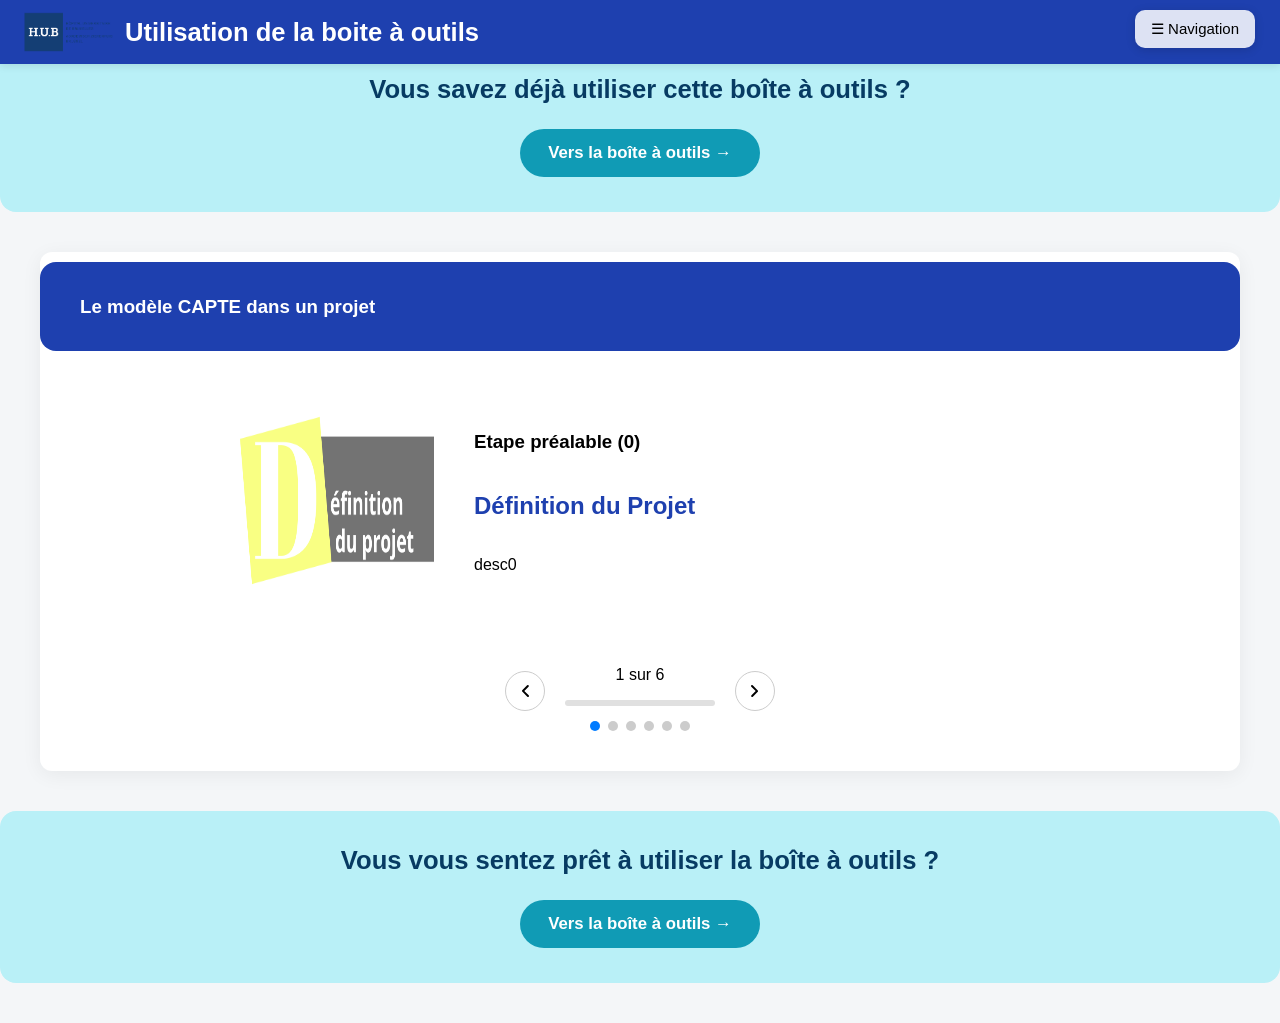
==== index.html @ 0ad0c7ae "Update index.html" ====
<!DOCTYPE html>
<html lang="fr">
<head>
    <meta charset="UTF-8">
    <meta name="viewport" content="width=device-width, initial-scale=1.0">

    <title>Tutoriel utilisateur pour la boite à outils</title>

    <!-- Ref CSS -->
    <link rel="stylesheet" href="css/global.css">
</head>

<body>
    <!-- Floating navigation -->
    <nav class="floating-nav">

        <button class="nav-toggle" onclick="toggleMenu()">
            ☰ Navigation
        </button>

        <div class="nav-menu" id="navMenu">
            <a href="">Tutoriel</a>
            <a href="interactive_toolbox/">Boite à outils</a>
        </div>

    </nav>

    <nav class="navbar">
        <div class="navbar-content">
            <img
                src="images/hub.png"
                alt="Logo"
                class="app-logo"
            />

            <span class="app-name">
                Utilisation de la boite à outils
            </span>
        </div>
    </nav>
    
    <!-- Go towards Toolbox if functioning is already known -->
    <nav class="option_banner">
        <h3>Vous savez déjà utiliser cette boîte à outils ?</h3>

        <a href="interactive_toolbox/" class="go-button">
            Vers la boîte à outils →
        </a>
    </nav>

    <div class="page-wrapper">

        <main>
            <!-- Tutorial on how to use the toolbox -->

            <!-- CAPTE section -->
             <nav class=title_banner>
                <h3>Le modèle CAPTE dans un projet</h3>
            </nav>
            <!-- Carousel on CAPTE method -->
            <div class="carousel">
                <div class="carousel_carouselWrapper__rkHEW">
                    <div class="carousel_carouselItemWrapper__EPKIt" style="transition: 0.3s; transform: translateX(0px);">
                        
                        <!-- Section 0 -->
                        <div class="carouselItem_carouselItem__uF46n">
                            <div class="text-image ">
                                <img alt="" loading="lazy" width="194" height="199" decoding="async" data-nimg="1" src="images/definition_projet.png" style="color: transparent;">
                                <div class="text-content">
                                    <h3>Etape préalable (0)</h3>
                                    <h2>Définition du Projet</h2>
                                    <p><span>desc0</span></p>
                                </div>
                            </div>
                        </div>

                        <!-- Section 1 -->
                        <div class="carouselItem_carouselItem__uF46n">
                            <div class="text-image ">
                                <img alt="" loading="lazy" width="194" height="199" decoding="async" data-nimg="1" src="images/comprendre.png" style="color: transparent;">
                                <div class="text-content">
                                    <h3>Première Etape (1)</h3>
                                    <h2>Comprendre</h2>
                                    <p><span>desc1</span></p>
                                </div>
                            </div>
                        </div>

                        <!-- Section 2 -->
                        <div class="carouselItem_carouselItem__uF46n">
                            <div class="text-image ">
                                <img alt="" loading="lazy" width="194" height="199" decoding="async" data-nimg="1" src="images/adherer.png" style="color: transparent;">
                                <div class="text-content">
                                    <h3>Seconde Etape (2)</h3>
                                    <h2>Adhérer</h2>
                                    <p><span>desc2</span></p>
                                </div>
                            </div>
                        </div>

                        <!-- Section 3 -->
                        <div class="carouselItem_carouselItem__uF46n">
                            <div class="text-image ">
                                <img alt="" loading="lazy" width="194" height="199" decoding="async" data-nimg="1" src="images/participer.png" style="color: transparent;">
                                <div class="text-content">
                                    <h3>Troisième Etape (3)</h3>
                                    <h2>Participer</h2>
                                    <p><span>desc3</span></p>
                                </div>
                            </div>
                        </div>

                        <!-- Section 4 -->
                        <div class="carouselItem_carouselItem__uF46n">
                            <div class="text-image ">
                                <img alt="" loading="lazy" width="194" height="199" decoding="async" data-nimg="1" src="images/transferer.png" style="color: transparent;">
                                <div class="text-content">
                                    <h3>Quatrième Etape (4)</h3>
                                    <h2>Transférer</h2>
                                    <p><span>desc4</span></p>
                                </div>
                            </div>
                        </div>

                        <!-- Section 5 -->
                        <div class="carouselItem_carouselItem__uF46n">
                            <div class="text-image ">
                                <img alt="" loading="lazy" width="194" height="199" decoding="async" data-nimg="1" src="images/evoluer.png" style="color: transparent;">
                                <div class="text-content">
                                    <h3>Cinquième Etape (5)</h3>
                                    <h2>Evoluer</h2>
                                    <p><span>desc5</span></p>
                                </div>
                            </div>
                        </div>

                    </div>
                </div>
            </div>
            <div>
                <div class="caret-wrapper carousel_caretWrapper__Hb21n">
                    <button class="caret caret-left carousel_caret__psJO9" style="transform: rotate(90deg);">
                        <svg aria-hidden="true" fill="currentColor" focusable="false" xmlns="http://www.w3.org/2000/svg" viewBox="0 0 7 5" class="block-flashcards-slider-arrow-icon block-flashcards-slider-arrow-icon--next">
                            <path d="M3.104 3.896a.5.5 0 0 0 .707 0l2.543-2.542a.5.5 0 0 0-.708-.708L3.473 2.851 1.353.73a.5.5 0 1 0-.707.707l2.458 2.458Z"></path>
                        </svg>
                    </button>
                    <div class="progress undefined">
                        <div class="line-wrapper carousel_lineWrapper__RP4Yk">
                            <p>1 sur 6</p>
                            <div class="progress-line carousel_progress__F5zal">
                                <div style="height: 100%; background-color: var(--primary-color); width: 16.6%; transition: width 0.3s;"></div>
                            </div>
                        </div>
                        <div class="bubble-wrapper carousel_bubbleWrapper__4e78Z">
                            <div class="carousel_bubble__h_edT carousel_currentBubble__r81YZ"></div>
                            <div class="carousel_bubble__h_edT"></div>
                            <div class="carousel_bubble__h_edT"></div>
                            <div class="carousel_bubble__h_edT"></div>
                            <div class="carousel_bubble__h_edT"></div>
                            <div class="carousel_bubble__h_edT"></div>
                        </div>
                    </div>
                    <button class="caret caret-right carousel_caret__psJO9" style="transform: rotate(-90deg);">
                        <svg aria-hidden="true" fill="currentColor" focusable="false" xmlns="http://www.w3.org/2000/svg" viewBox="0 0 7 5" class="block-flashcards-slider-arrow-icon block-flashcards-slider-arrow-icon--next">
                            <path d="M3.104 3.896a.5.5 0 0 0 .707 0l2.543-2.542a.5.5 0 0 0-.708-.708L3.473 2.851 1.353.73a.5.5 0 1 0-.707.707l2.458 2.458Z"></path>
                        </svg>
                    </button>
                </div>
            </div>
    </div>


    </main>

    <!-- Go towards Toolbox if functioning is understood -->
    <nav class="option_banner">
        <h3>Vous vous sentez prêt à utiliser la boîte à outils ?</h3>

        <a href="interactive_toolbox/" class="go-button">
            Vers la boîte à outils →
        </a>
    </nav>

    

    <!-- Ref JavaScript -->
    <script src="js/toolbox.js"></script>

</body>
</html>
---- css/global.css ----
/* =========================
   Body
   ========================= */

/* Overall page background */
body {
    background-color: #f4f6f8; /* Soft grey/off-white background */
    margin: 0;
    font-family: Arial, sans-serif;
}

/* Centered content container */
.page-wrapper {
    max-width: 1200px;         /* Controls how wide your content area can get */
    margin: 40px auto;         /* Centers the container horizontally with top/bottom spacing */
    background-color: #ffffff; /* Crisp white background for your actual content */
    border-radius: 12px;       /* Softly rounds the corners */
    box-shadow: 0 4px 20px rgba(0, 0, 0, 0.06); /* Subtle shadow to lift it off the background */
    padding: 40px;             /* Internal padding so content doesn't touch the edges */
    padding-top: 0;
    padding-left: 0;
    padding-right: 0;
    overflow: hidden;
    box-sizing: border-box;
}

/* Responsive adjustment for smaller screens */
@media (max-width: 1240px) {
    .page-wrapper {
        margin: 20px;          /* Adds breathing room on smaller screens */
        padding: 20px;
    }
}


/* =========================
   Tags
   ========================= */

.tag {
    display: inline-block;
    padding: 6px 12px;
    margin: 6px;
    border-radius: 20px;
    background-color: #e2e8f0;
    color: #1e293b;
    cursor: pointer;
    transition: 0.2s;
    font-size: 0.95rem;
}

.tag:hover {
    background-color: #cbd5e1;
}

.tag.selected {
    background-color: #3b82f6;
    color: white;
}


/* =========================
   Filters
   ========================= */

.filters,
.selected-filters {
    margin: 16px 0;
}


/* =========================
   Table
   ========================= */

table {
    width: 100%;
    border-collapse: collapse;
    margin-top: 20px;
    background: white;
    border-radius: 8px;
    overflow: hidden;
    box-shadow: 0 2px 6px rgba(0, 0, 0, 0.1);
}

th,
td {
    padding: 12px;
    text-align: left;
    border-bottom: 1px solid #e2e8f0;
}

th {
    background: #f1f5f9;
    color: #334155;
}

#resultsTable tbody tr {
    cursor: pointer;
}

#resultsTable tbody tr:hover {
    background-color: #e0e0e0;
}


/* =========================
   Titles
   ========================= */

h2 {
    color: #1e40af;
}


/* =========================
   Navigation bar
   ========================= */

.navbar {
    position: fixed;
    top: 0;
    left: 0;
    width: 100%;

    box-sizing: border-box;

    background-color: #1e40af;
    color: white;
    padding: 12px 24px;

    box-shadow: 0 2px 8px rgba(0, 0, 0, 0.1);
    z-index: 1000;
}

.navbar-content {
    display: flex;
    align-items: center;
    justify-content: flex-start;
}

.app-logo {
    height: 40px;
    margin-right: 12px;
}

.app-name {
    font-size: 1.6rem;
    font-weight: bold;
}

/* =========================
   Floating navigation
   ========================= */

.floating-nav {
    position: fixed;
    top: 10px;
    right: 25px;

    z-index: 2000;

    background-color: rgba(255, 255, 255, 0.85);
    backdrop-filter: blur(8px);

    border-radius: 10px;

    box-shadow: 0 2px 10px rgba(0, 0, 0, 0.15);
}

/* Main navigation button */

.nav-toggle {
    border: none;
    background: transparent;

    padding: 10px 16px;

    font-size: 15px;
    font-weight: 500;

    cursor: pointer;

    border-radius: 10px;
}

.nav-toggle:hover {
    background-color: rgba(0, 0, 0, 0.08);
}


/* Dropdown menu */

.nav-menu {
    display: none;

    flex-direction: column;

    min-width: 140px;

    padding: 5px;
}


/* Show menu */

.nav-menu.show {
    display: flex;
}


/* Links */

.nav-menu a {
    padding: 10px 12px;

    color: #333;
    text-decoration: none;

    border-radius: 6px;
}

.nav-menu a:hover {
    background-color: rgba(0, 0, 0, 0.08);
}


/* =========================
   Toolbox shortcut banner
   ========================= */

.option_banner {
    background-color: #b9f0f7;
    border-radius: 16px;

    padding: 35px 20px;
    margin: 40px auto;

    text-align: center;
}

.title_banner {
    color:#ffffff;
    background-color: #1e40af;
    border-radius: 16px;

    padding: 15px 15px;
    padding-left: 40px;
    margin: 10px auto;

    text-align: start;
}

/* Question */

.option_banner h3 {
    margin: 0 0 25px 0;

    color: #073b63;
    font-size: 1.6rem;
    font-weight: 600;
}

.option_banner .go-button {
    display: inline-block ; 
    background: #109bb5 ;
    color: white ;
    padding: 14px 28px ;
    border-radius: 30px ;
    text-decoration: none ;
    font-size: 1.05rem ;
    font-weight: 600 ;
}


/* Button */

.go-button {
    display: inline-block;

    padding: 14px 28px;

    background-color: #109bb5;
    color: white;

    border-radius: 30px;

    text-decoration: none;

    font-size: 1.05rem;
    font-weight: 600;

    transition:
        background-color 0.2s ease,
        transform 0.2s ease,
        box-shadow 0.2s ease;
}


/* Hover */

.go-button:hover {
    background-color: #087f96;

    transform: translateY(-2px);

    box-shadow: 0 5px 12px rgba(0, 0, 0, 0.15);
}

/* =========================
   Page created or not
   ========================= */

.fini-oui {
    background-color: #d9f2d9;
}

.fini-non {
    background-color: #f8d7da;
}

/* Décale le contenu sous la .navbar fixe (≈ 64px de haut) */
.fiche {
    margin-top: 30px;
}
 
.fiche dl {
    margin: 0;
}
 
.fiche-row {
    display: flex;
    gap: 18px;
    margin-bottom: 44px;
}
 
.fiche-label {
    flex: 0 0 auto;
    font-weight: 700;
}
 
.fiche-value {
    margin: 0;
}
 
/* Lines for image or video */
.fiche-value.media {
    min-height: 80px;
}
 
.fiche-value img,
.fiche-value video,
.fiche-value iframe {
    display: block;
    max-width: 100%;
    margin-top: 10px;
}
 
.fiche-links a {
    display: block;
    color: inherit;
}
 

/* Carousel Container & Background */
.carousel-background, .carousel_background__Cd5Ek {
    display: block;
    width: 100%;
    background-color: #f9f9f9; /* Adjust background color as needed */
    position: relative;
}

.carousel {
    position: relative;
    overflow: hidden;
    padding: 40px 20px;
    max-width: 1200px;
    margin: 0 auto;
}

.carousel_carouselWrapper__rkHEW {
    overflow: hidden;
    width: 100%;
    position: relative;
}

.carousel_carouselItemWrapper__EPKIt {
    display: flex;
    transition: transform 0.3s ease-in-out;
}

.carouselItem_carouselItem__uF46n {
    min-width: 100%;
    flex: 0 0 100%;
    box-sizing: border-box;
}

.text-image {
    display: flex;
    align-items: center;
    gap: 40px;
    max-width: 800px;
    margin: 0 auto;
}

.text-content {
    display: flex;
    flex-direction: column;
}

/* Carets & Navigation Controls */
.carousel_caretWrapper__Hb21n {
    display: flex;
    align-items: center;
    justify-content: center;
    gap: 20px;
    margin-top: 10px;
}

.carousel_caret__psJO9 {
    background: none;
    border: 1px solid #ccc;
    border-radius: 50%;
    width: 40px;
    height: 40px;
    display: flex;
    align-items: center;
    justify-content: center;
    cursor: pointer;
    background-color: #fff;
}

.carousel_caret__psJO9 svg {
    width: 14px;
    height: 14px;
}

/* Progress Bar & Bubbles */
.carousel_lineWrapper__RP4Yk {
    text-align: center;
    min-width: 150px;
}

.carousel_progress__F5zal {
    height: 6px;
    background-color: #e0e0e0;
    border-radius: 3px;
    overflow: hidden;
    margin-top: 8px;
}

.carousel_bubbleWrapper__4e78Z {
    display: flex;
    gap: 8px;
    justify-content: center;
    margin-top: 15px;
}

.carousel_bubble__h_edT {
    width: 10px;
    height: 10px;
    border-radius: 50%;
    background-color: #ccc;
    cursor: pointer;
    transition: background-color 0.3s;
}

.carousel_currentBubble__r81YZ {
    background-color: var(--primary-color, #007bff);
}
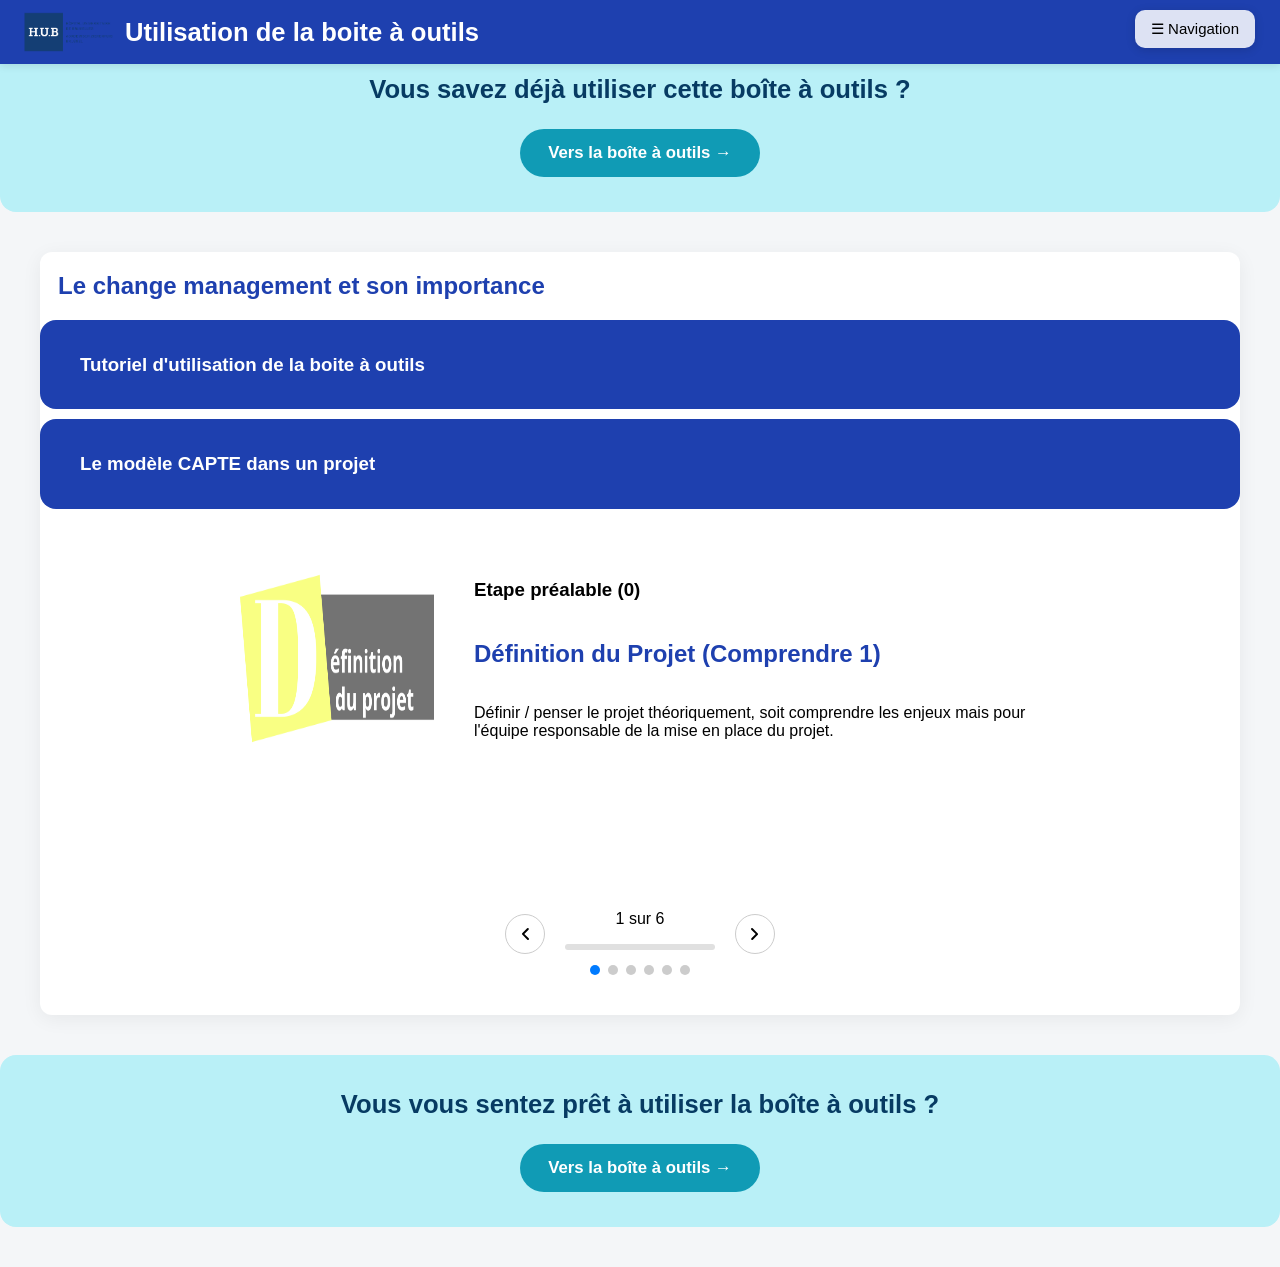
==== commit 6839cbed: "content addition" ====
--- a/index.html
+++ b/index.html
@@ -52,6 +52,14 @@
 
         <main>
             <!-- Tutorial on how to use the toolbox -->
+            <!-- Change management definition and importance section -->
+            <h2 style="margin-left: 18px;">Le change management et son importance</h2>
+            <content></content>
+
+            <!-- CAPTE section -->
+             <nav class=title_banner>
+                <h3>Tutoriel d'utilisation de la boite à outils</h3>
+            </nav>
 
             <!-- CAPTE section -->
              <nav class=title_banner>
@@ -68,8 +76,8 @@
                                 <img alt="" loading="lazy" width="194" height="199" decoding="async" data-nimg="1" src="images/definition_projet.png" style="color: transparent;">
                                 <div class="text-content">
                                     <h3>Etape préalable (0)</h3>
-                                    <h2>Définition du Projet</h2>
-                                    <p><span>desc0</span></p>
+                                    <h2>Définition du Projet (Comprendre 1)</h2>
+                                    <p><span>Définir / penser le projet théoriquement, soit comprendre les enjeux mais pour l'équipe responsable de la mise en place du projet.</span></p>
                                 </div>
                             </div>
                         </div>
@@ -80,8 +88,8 @@
                                 <img alt="" loading="lazy" width="194" height="199" decoding="async" data-nimg="1" src="images/comprendre.png" style="color: transparent;">
                                 <div class="text-content">
                                     <h3>Première Etape (1)</h3>
-                                    <h2>Comprendre</h2>
-                                    <p><span>desc1</span></p>
+                                    <h2>Comprendre (Comprendre 2)</h2>
+                                    <p><span>Tout ce qui est nécessaire pour que les concernés par le projet (les stakeholders) puissent comprendre le projet. C'est donc principalement le quoi, le pourquoi, qui sont les employés / services impactés, qui participe à la mise en place de ce projet, les attentes des managers et autres collaborateurs, les besoins de ceux-ci, les ressources nécessaires.</span></p>
                                 </div>
                             </div>
                         </div>
@@ -93,7 +101,7 @@
                                 <div class="text-content">
                                     <h3>Seconde Etape (2)</h3>
                                     <h2>Adhérer</h2>
-                                    <p><span>desc2</span></p>
+                                    <p><span>Le but de cette étape est donc de convaincre les personnes touchées par le projet afin qu'ils adhérent à la mise en place de celui-ci. La compréhension des besoins est primordiale et la psychologie peut aider lors de cette étape.</span></p>
                                 </div>
                             </div>
                         </div>
@@ -105,7 +113,7 @@
                                 <div class="text-content">
                                     <h3>Troisième Etape (3)</h3>
                                     <h2>Participer</h2>
-                                    <p><span>desc3</span></p>
+                                    <p><span>Cette étape consiste à trouver des personnes provenant du métier / terrain intéressées et qui s’impliquent dans ce changement, ceux-ci vont devenir ambassadeurs du changement et aider à convertir / motiver d’autres personnes les entourant. Elle consiste également à trouver des manières adaptées pour faire participer les parties prenantes dans le projet de manière à améliorer le projet grâce à leur expertise et connaissance métier, on peut tirer un bénéfice de la pluralité des points de vue également.</span></p>
                                 </div>
                             </div>
                         </div>
@@ -117,7 +125,7 @@
                                 <div class="text-content">
                                     <h3>Quatrième Etape (4)</h3>
                                     <h2>Transférer</h2>
-                                    <p><span>desc4</span></p>
+                                    <p><span>Lors de cette étape on commence à s'intéresser à l'après, à comment faire perdurer le projet de changement dans le temps. C'est donc documenter les changements pour que de nouveaux arrivants puissent s'intégrer dans ce nouvel environnement et c'est également la formation. Pour cela il faut toutefois avoir au préalable retirer les barrières par la sensibilisation des individus.</span></p>
                                 </div>
                             </div>
                         </div>
@@ -129,7 +137,7 @@
                                 <div class="text-content">
                                     <h3>Cinquième Etape (5)</h3>
                                     <h2>Evoluer</h2>
-                                    <p><span>desc5</span></p>
+                                    <p><span>Tous les processus qui permettent l'amélioration dans le temps de ce projet à l'avenir. La mise en place d'un réseau de communication des problèmes subsistants par feedbacks et autres manières de promouvoir l'amélioration. Ensuite, l'évaluation de la réussite du projet via des indicateurs, le remerciement et la fête des efforts réalisés et la reconnaissance des résultats du projet font également partie des tâches inclues dans cette partie.</span></p>
                                 </div>
                             </div>
                         </div>
--- a/css/global.css
+++ b/css/global.css
@@ -112,6 +112,13 @@
     color: #1e40af;
 }
 
+/* =========================
+   Content
+   ========================= */
+
+.content {
+    display: block; /* Forces this specific text onto a new line */
+}
 
 /* =========================
    Navigation bar
@@ -296,6 +303,10 @@
         box-shadow 0.2s ease;
 }
 
+.mode-btn.active {
+    background: #333;
+    color: #fff;
+}
 
 /* Hover */
 
@@ -305,6 +316,16 @@
     transform: translateY(-2px);
 
     box-shadow: 0 5px 12px rgba(0, 0, 0, 0.15);
+}
+
+/* =========================
+   Two Splitted parts - invisible table
+   ========================= */
+
+.split {
+    display: grid;
+    grid-template-columns: 1fr 1fr;   /* two equal columns */
+    gap: 20px;
 }
 
 /* =========================
@@ -330,30 +351,45 @@
  
 .fiche-row {
     display: flex;
-    gap: 18px;
-    margin-bottom: 44px;
-}
- 
+    flex-wrap: wrap;
+    align-items: center;
+    gap: 5px;
+    margin-bottom: 34px;
+    padding-left: 5px
+}
+
 .fiche-label {
     flex: 0 0 auto;
+    background-color: #ffffff;
+    border: 1px solid #7f7f7f; 
+    border-radius: 4px;        
     font-weight: 700;
+    padding: 6px 12px;         
 }
  
 .fiche-value {
     margin: 0;
+    flex: 1;             
+    padding-left: 12px;
 }
  
 /* Lines for image or video */
 .fiche-value.media {
+    flex: 1 1 100%;       
+    box-sizing: border-box;
     min-height: 80px;
+    display: block;
+    text-align: center;
 }
  
 .fiche-value img,
 .fiche-value video,
 .fiche-value iframe {
     display: block;
+    margin: 15px auto 0 auto;               
     max-width: 100%;
-    margin-top: 10px;
+    height: auto;
+    text-align: center ;
 }
  
 .fiche-links a {
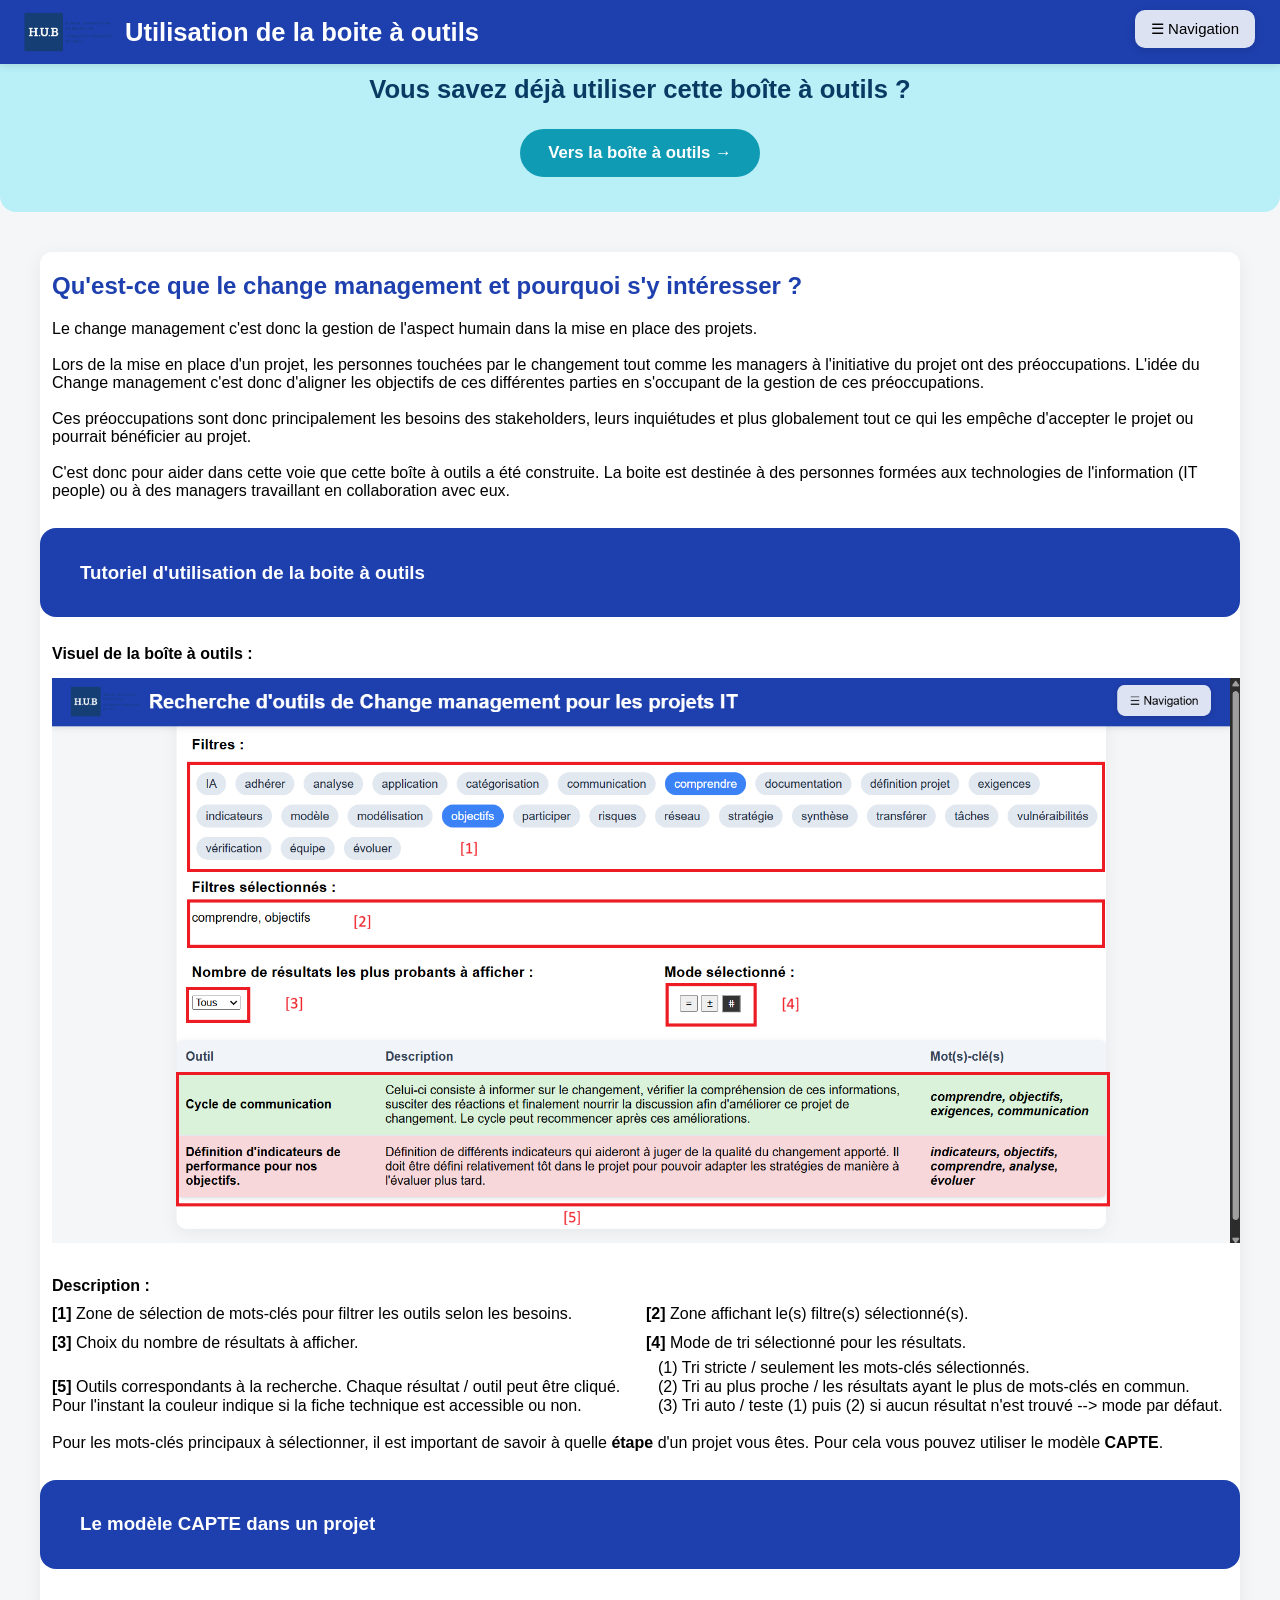
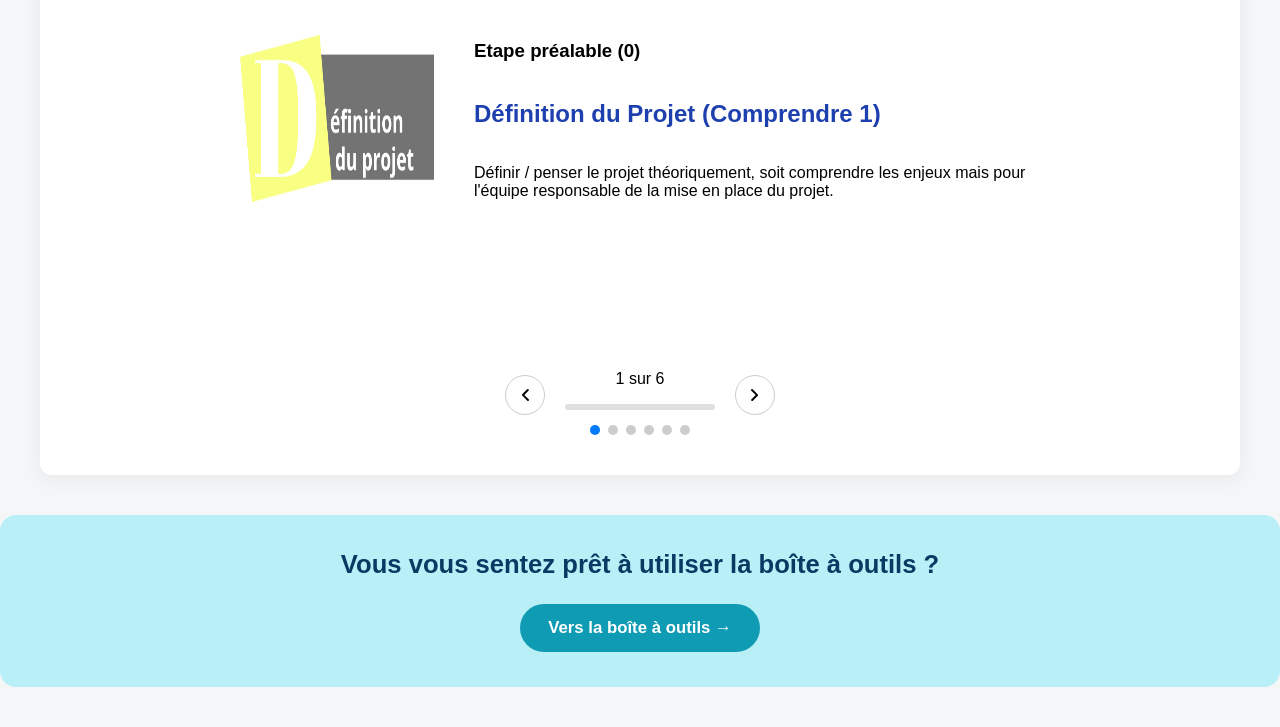
==== commit dd3da56b: "tutorial addition" ====
--- a/index.html
+++ b/index.html
@@ -51,18 +51,53 @@
     <div class="page-wrapper">
 
         <main>
+            
+            <!-- Change management definition and importance section -->
+            <h2 style="margin-left: 12px;">Qu'est-ce que le change management et pourquoi s'y intéresser ?</h2>
+            <div class="content">
+                Le change management c'est donc la gestion de l'aspect humain dans la mise en place des projets. 
+                <br><br> Lors de la mise en place d'un projet, les personnes touchées par le changement tout comme les managers à l'initiative du projet ont des préoccupations. L'idée du Change management c'est donc d'aligner les objectifs de ces différentes parties en s'occupant de la gestion de ces préoccupations. 
+                <br><br> Ces préoccupations sont donc principalement les besoins des stakeholders, leurs inquiétudes et plus globalement tout ce qui les empêche d'accepter le projet ou pourrait bénéficier au projet.
+                <br><br> C'est donc pour aider dans cette voie que cette boîte à outils a été construite. La boite est destinée à des personnes formées aux technologies de l'information (IT people) ou à des managers travaillant en collaboration avec eux.
+                <br><br>
+            </div>
+
             <!-- Tutorial on how to use the toolbox -->
-            <!-- Change management definition and importance section -->
-            <h2 style="margin-left: 18px;">Le change management et son importance</h2>
-            <content></content>
-
-            <!-- CAPTE section -->
-             <nav class=title_banner>
+            <nav class=title_banner>
                 <h3>Tutoriel d'utilisation de la boite à outils</h3>
             </nav>
+            <br> <b style="padding-left: 12px;">Visuel de la boîte à outils :</b>
+            <dd class="fiche-value media">  
+                <img src="images/tuto1.png" style="color: transparent;">
+                <dd class="fiche-value" style="line-height: 1.8;">
+                    <br> <b>Description :</b>
+                    <div class="split" style="gap: 0px; border-top: 0px;">
+                        <div>
+                            <b>[1]</b> Zone de sélection de mots-clés pour filtrer les outils selon les besoins.
+                            <br> <b>[3]</b> Choix du nombre de résultats à afficher.
+                            <div class="content" style="margin-left: 0px; line-height: 1.2;">
+                                <br> <b>[5]</b> Outils correspondants à la recherche. Chaque résultat / outil peut être cliqué. Pour l'instant la couleur indique si la fiche technique est accessible ou non.
+                            </div>
+                        </div>
+                        <div>
+                            <b>[2]</b> Zone affichant le(s) filtre(s) sélectionné(s).
+                            <br> <b>[4]</b> Mode de tri sélectionné pour les résultats. 
+                            <div class="content" style="line-height: 1.2;">
+                                (1) Tri stricte / seulement les mots-clés sélectionnés. 
+                                <br> (2) Tri au plus proche / les résultats ayant le plus de mots-clés en commun. 
+                                <br> (3) Tri auto / teste (1) puis (2) si aucun résultat n'est trouvé --> mode par défaut.
+                            </div>
+                        </div>
+                    </div> 
+                </dd>
+                <div class="content">
+                    <br> Pour les mots-clés principaux à sélectionner, il est important de savoir à quelle <b>étape</b> d'un projet vous êtes. Pour cela vous pouvez utiliser le modèle <b>CAPTE</b>.
+                    <br><br>
+                </div>
+            </dd>
 
             <!-- CAPTE section -->
-             <nav class=title_banner>
+            <nav class=title_banner>
                 <h3>Le modèle CAPTE dans un projet</h3>
             </nav>
             <!-- Carousel on CAPTE method -->
--- a/css/global.css
+++ b/css/global.css
@@ -118,6 +118,7 @@
 
 .content {
     display: block; /* Forces this specific text onto a new line */
+    margin-left: 12px;
 }
 
 /* =========================
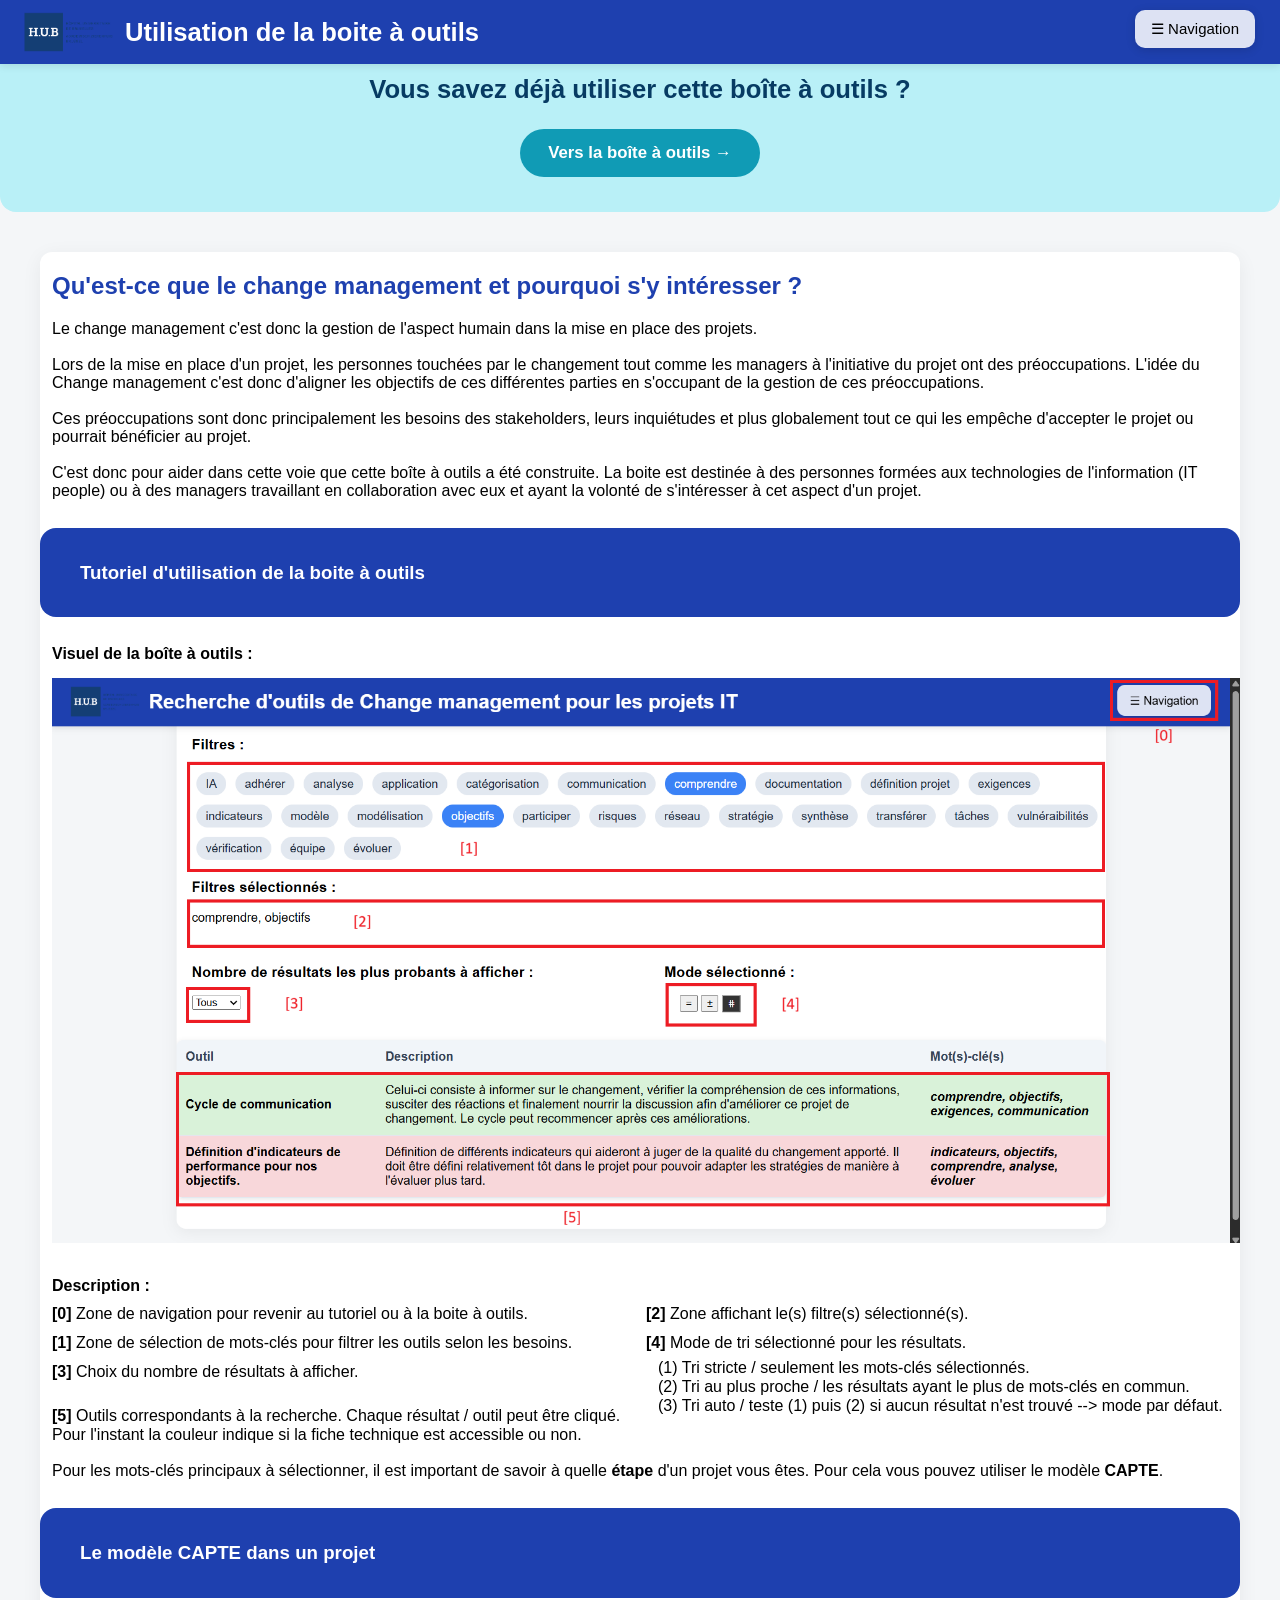
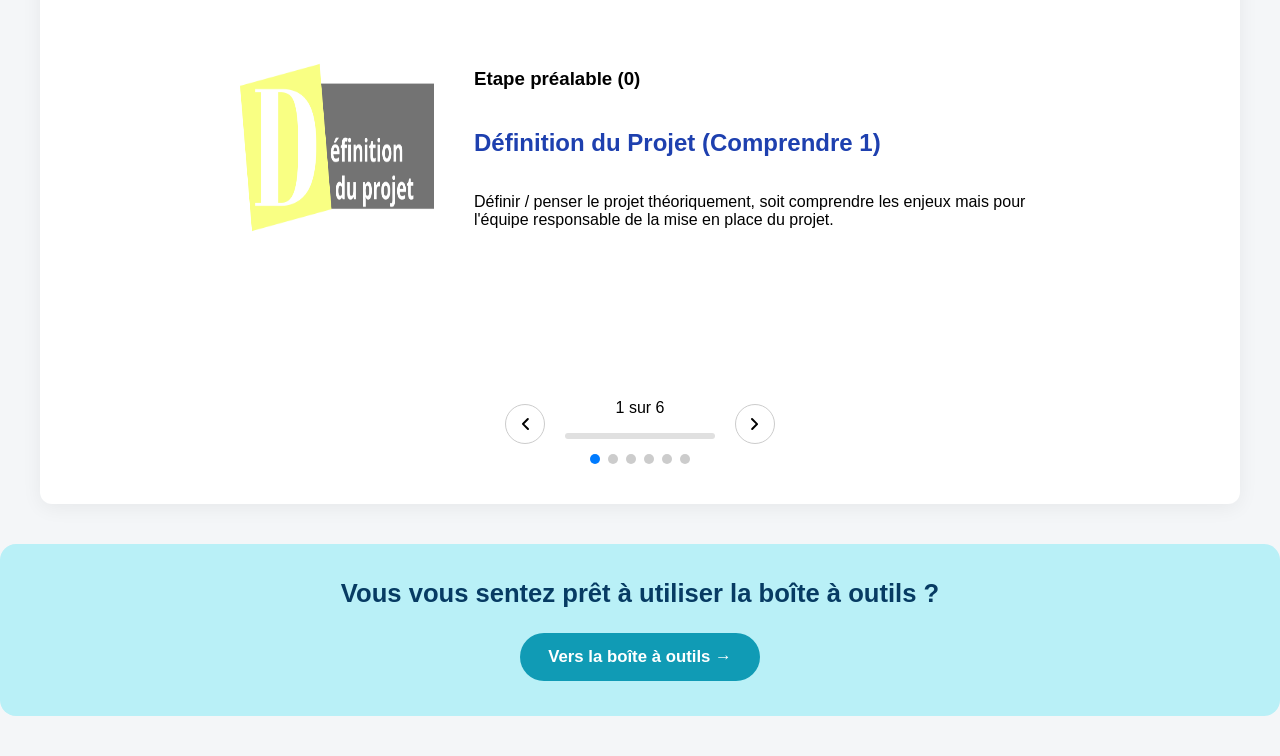
==== commit a08d466e: "tutorial update" ====
--- a/index.html
+++ b/index.html
@@ -58,7 +58,7 @@
                 Le change management c'est donc la gestion de l'aspect humain dans la mise en place des projets. 
                 <br><br> Lors de la mise en place d'un projet, les personnes touchées par le changement tout comme les managers à l'initiative du projet ont des préoccupations. L'idée du Change management c'est donc d'aligner les objectifs de ces différentes parties en s'occupant de la gestion de ces préoccupations. 
                 <br><br> Ces préoccupations sont donc principalement les besoins des stakeholders, leurs inquiétudes et plus globalement tout ce qui les empêche d'accepter le projet ou pourrait bénéficier au projet.
-                <br><br> C'est donc pour aider dans cette voie que cette boîte à outils a été construite. La boite est destinée à des personnes formées aux technologies de l'information (IT people) ou à des managers travaillant en collaboration avec eux.
+                <br><br> C'est donc pour aider dans cette voie que cette boîte à outils a été construite. La boite est destinée à des personnes formées aux technologies de l'information (IT people) ou à des managers travaillant en collaboration avec eux et ayant la volonté de s'intéresser à cet aspect d'un projet.
                 <br><br>
             </div>
 
@@ -70,10 +70,11 @@
             <dd class="fiche-value media">  
                 <img src="images/tuto1.png" style="color: transparent;">
                 <dd class="fiche-value" style="line-height: 1.8;">
-                    <br> <b>Description :</b>
+                <br> <b>Description :</b>
                     <div class="split" style="gap: 0px; border-top: 0px;">
                         <div>
-                            <b>[1]</b> Zone de sélection de mots-clés pour filtrer les outils selon les besoins.
+                            <b>[0]</b> Zone de navigation pour revenir au tutoriel ou à la boite à outils.
+                            <br> <b>[1]</b> Zone de sélection de mots-clés pour filtrer les outils selon les besoins.
                             <br> <b>[3]</b> Choix du nombre de résultats à afficher.
                             <div class="content" style="margin-left: 0px; line-height: 1.2;">
                                 <br> <b>[5]</b> Outils correspondants à la recherche. Chaque résultat / outil peut être cliqué. Pour l'instant la couleur indique si la fiche technique est accessible ou non.
@@ -148,7 +149,7 @@
                                 <div class="text-content">
                                     <h3>Troisième Etape (3)</h3>
                                     <h2>Participer</h2>
-                                    <p><span>Cette étape consiste à trouver des personnes provenant du métier / terrain intéressées et qui s’impliquent dans ce changement, ceux-ci vont devenir ambassadeurs du changement et aider à convertir / motiver d’autres personnes les entourant. Elle consiste également à trouver des manières adaptées pour faire participer les parties prenantes dans le projet de manière à améliorer le projet grâce à leur expertise et connaissance métier, on peut tirer un bénéfice de la pluralité des points de vue également.</span></p>
+                                    <p><span>Cette étape consiste à trouver des personnes provenant du métier / terrain intéressées et qui s'impliquent dans ce changement, ceux-ci vont devenir ambassadeurs du changement et aider à convertir / motiver d'autres personnes les entourant. Elle consiste également à trouver des manières adaptées pour faire participer les parties prenantes dans le projet de manière à améliorer le projet grâce à leur expertise et connaissance métier, on peut tirer un bénéfice de la pluralité des points de vue également.</span></p>
                                 </div>
                             </div>
                         </div>
@@ -160,7 +161,7 @@
                                 <div class="text-content">
                                     <h3>Quatrième Etape (4)</h3>
                                     <h2>Transférer</h2>
-                                    <p><span>Lors de cette étape on commence à s'intéresser à l'après, à comment faire perdurer le projet de changement dans le temps. C'est donc documenter les changements pour que de nouveaux arrivants puissent s'intégrer dans ce nouvel environnement et c'est également la formation. Pour cela il faut toutefois avoir au préalable retirer les barrières par la sensibilisation des individus.</span></p>
+                                    <p><span>Lors de cette étape on commence à s'intéresser à l'après, à comment faire perdurer le projet de changement dans le temps. C'est donc documenter les changements pour que de nouveaux arrivants puissent s'intégrer dans ce nouvel environnement et c'est également la formation. Pour cela, il faut toutefois avoir au préalable retirer les barrières par la sensibilisation des individus.</span></p>
                                 </div>
                             </div>
                         </div>
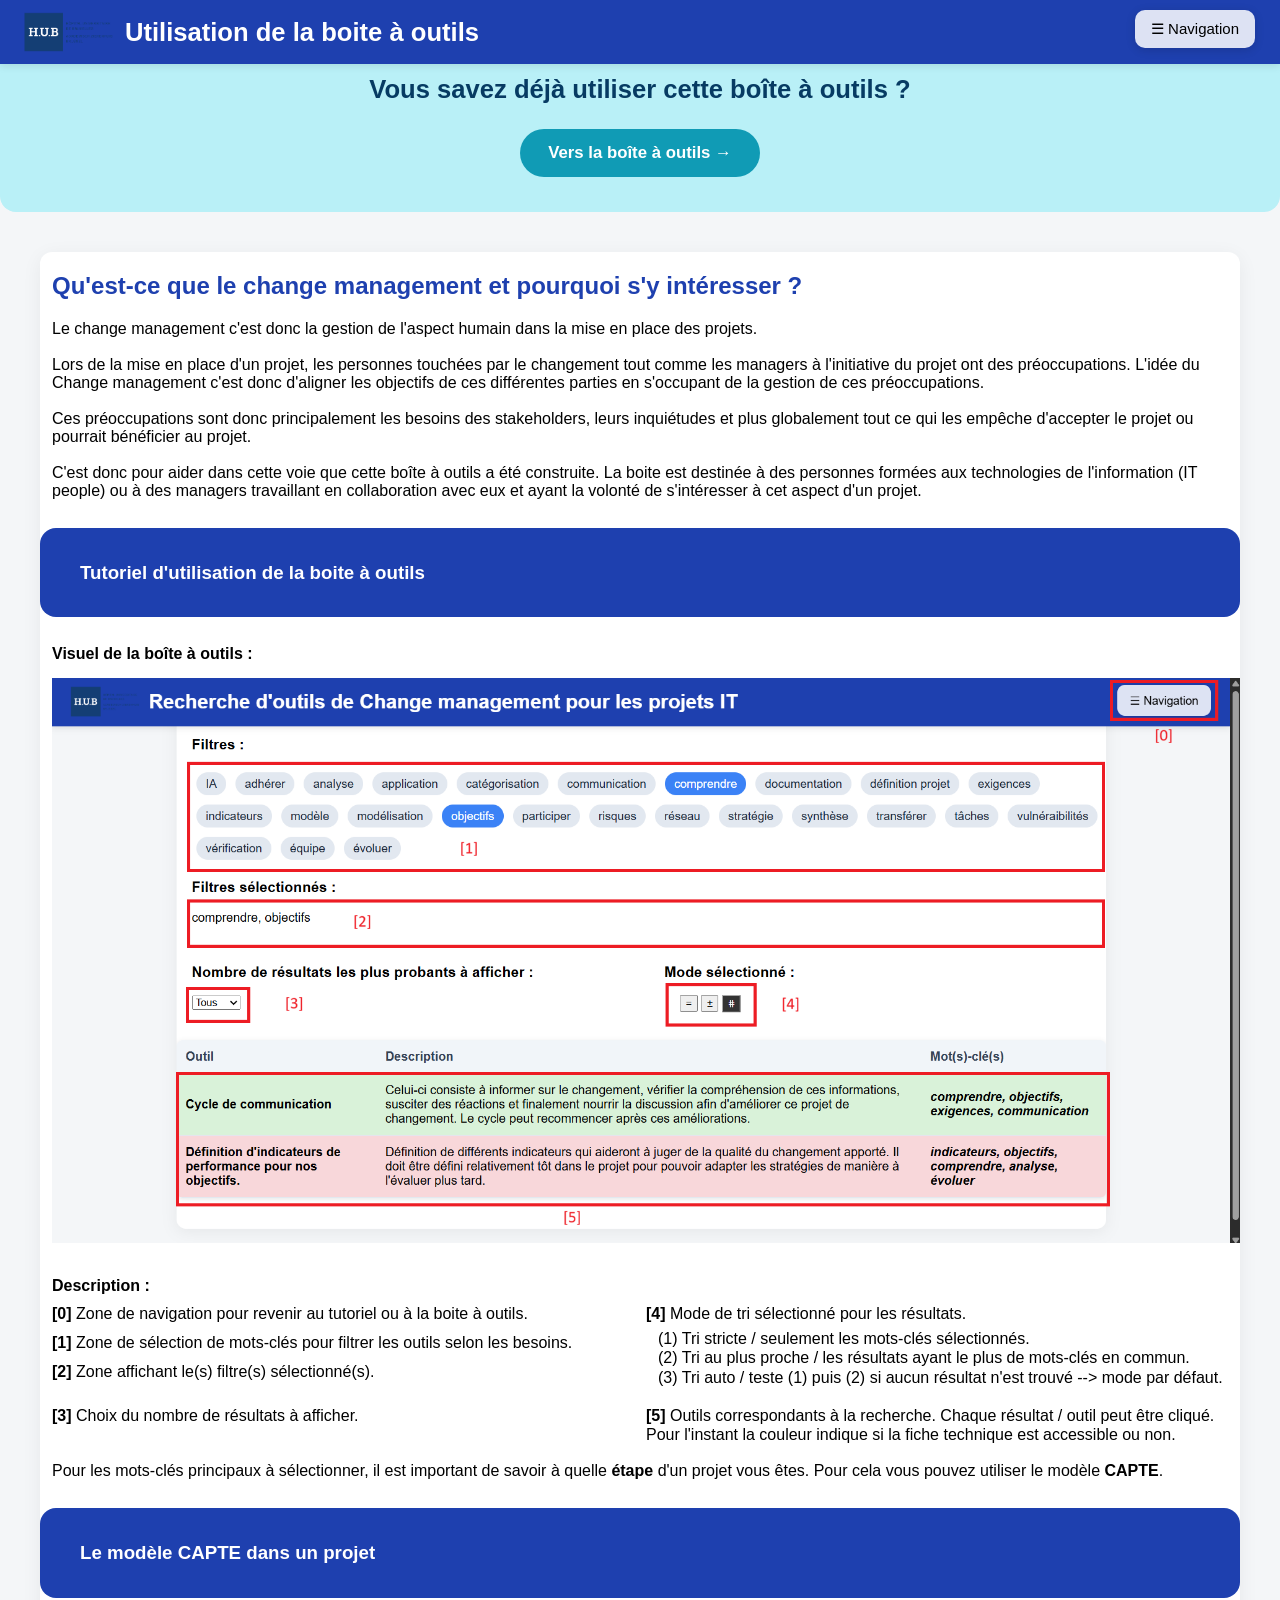
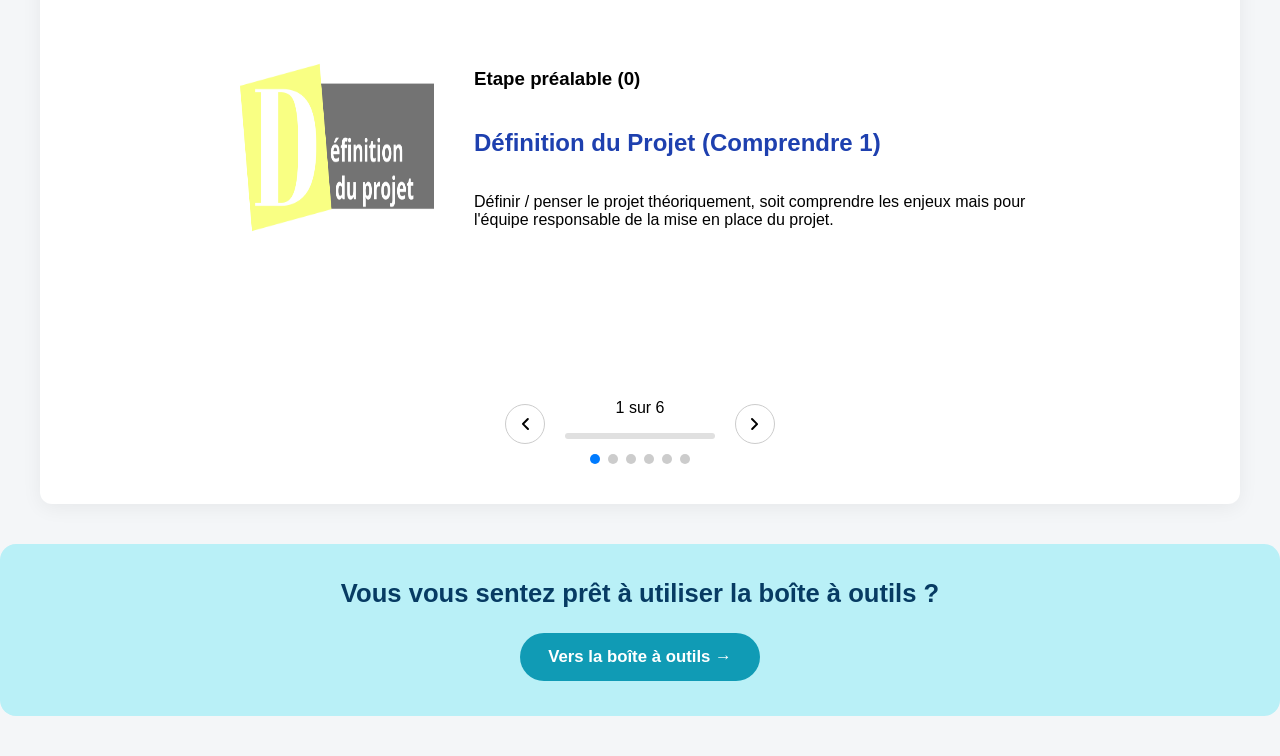
==== commit 44ca2a9c: "Update index.html" ====
--- a/index.html
+++ b/index.html
@@ -75,19 +75,21 @@
                         <div>
                             <b>[0]</b> Zone de navigation pour revenir au tutoriel ou à la boite à outils.
                             <br> <b>[1]</b> Zone de sélection de mots-clés pour filtrer les outils selon les besoins.
-                            <br> <b>[3]</b> Choix du nombre de résultats à afficher.
+                            <br> <b>[2]</b> Zone affichant le(s) filtre(s) sélectionné(s).
                             <div class="content" style="margin-left: 0px; line-height: 1.2;">
-                                <br> <b>[5]</b> Outils correspondants à la recherche. Chaque résultat / outil peut être cliqué. Pour l'instant la couleur indique si la fiche technique est accessible ou non.
+                                <br> <b>[3]</b> Choix du nombre de résultats à afficher.
                             </div>
                         </div>
                         <div>
-                            <b>[2]</b> Zone affichant le(s) filtre(s) sélectionné(s).
-                            <br> <b>[4]</b> Mode de tri sélectionné pour les résultats. 
+                            <b>[4]</b> Mode de tri sélectionné pour les résultats. 
                             <div class="content" style="line-height: 1.2;">
                                 (1) Tri stricte / seulement les mots-clés sélectionnés. 
                                 <br> (2) Tri au plus proche / les résultats ayant le plus de mots-clés en commun. 
                                 <br> (3) Tri auto / teste (1) puis (2) si aucun résultat n'est trouvé --> mode par défaut.
                             </div>
+                                <div class="content" style="margin-left: 0px; line-height: 1.2;">
+                                    <br> <b>[5]</b> Outils correspondants à la recherche. Chaque résultat / outil peut être cliqué. Pour l'instant la couleur indique si la fiche technique est accessible ou non.
+                                </div>
                         </div>
                     </div> 
                 </dd>
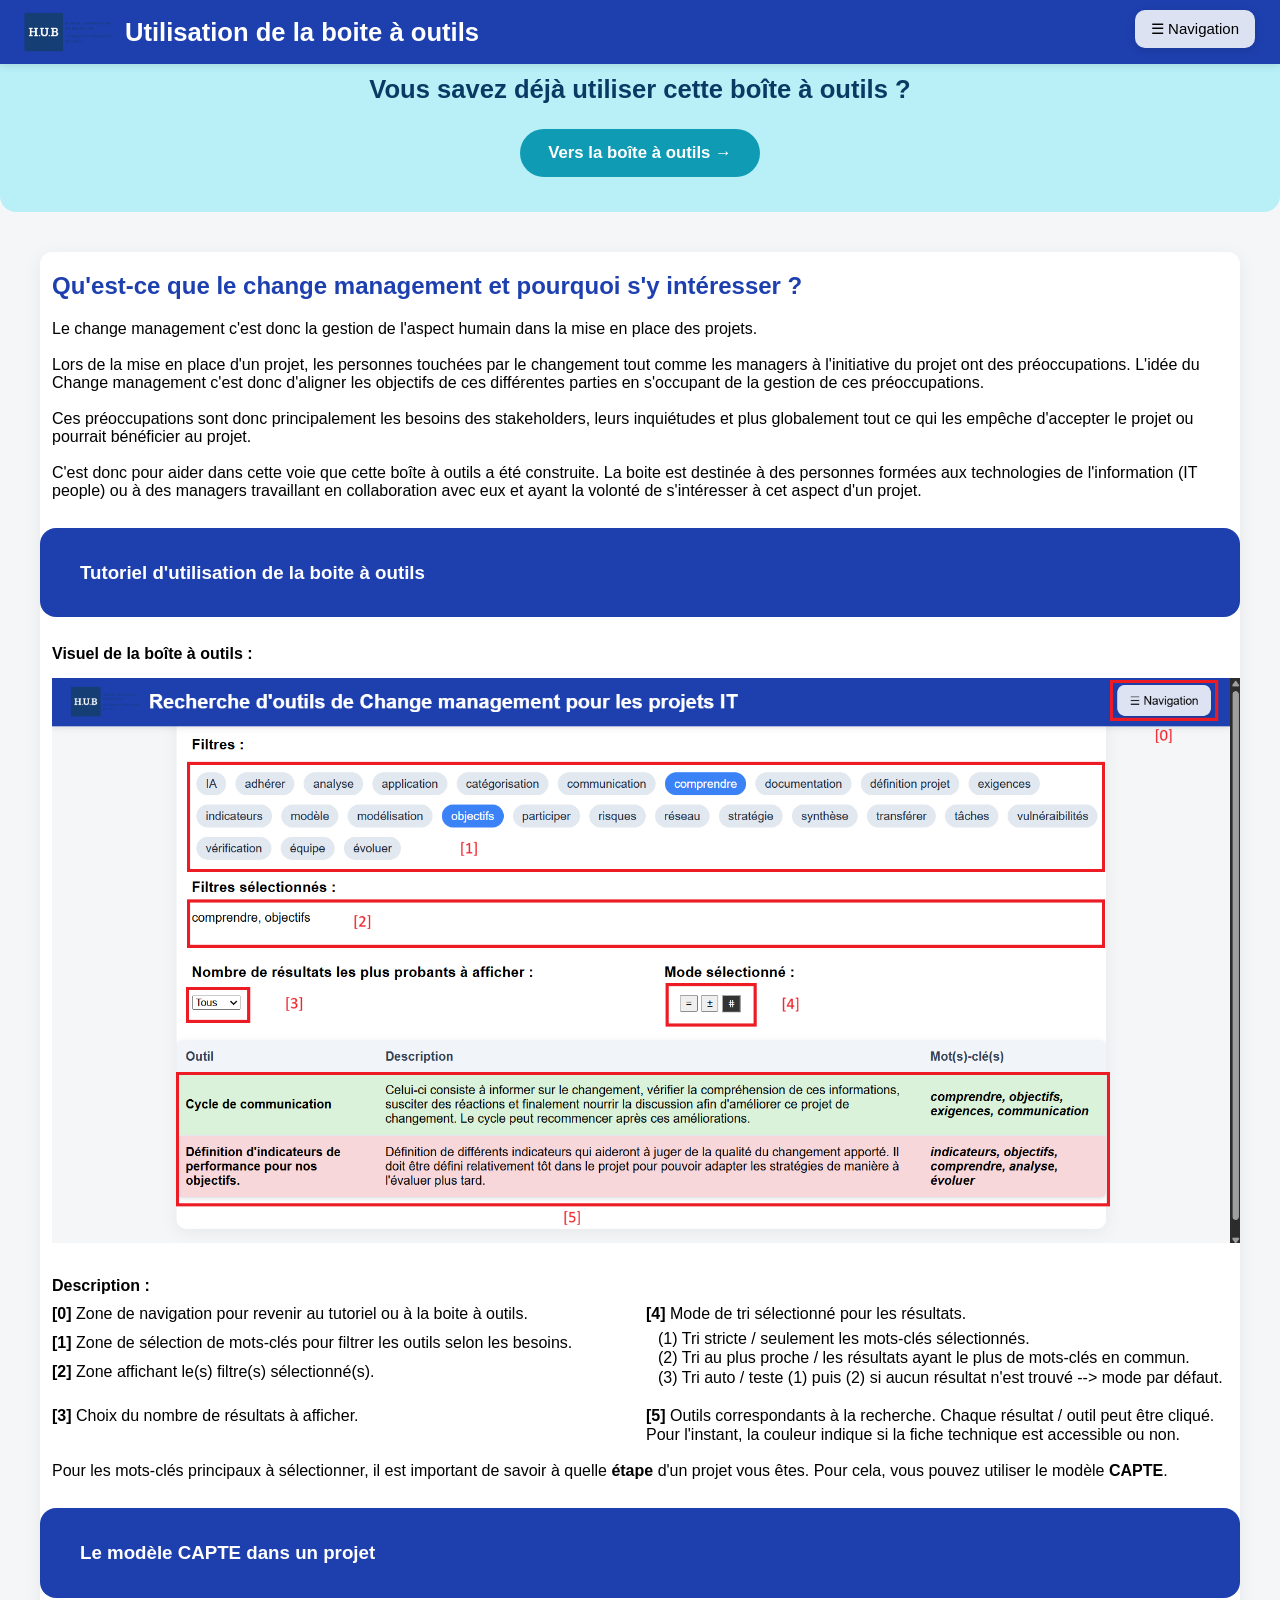
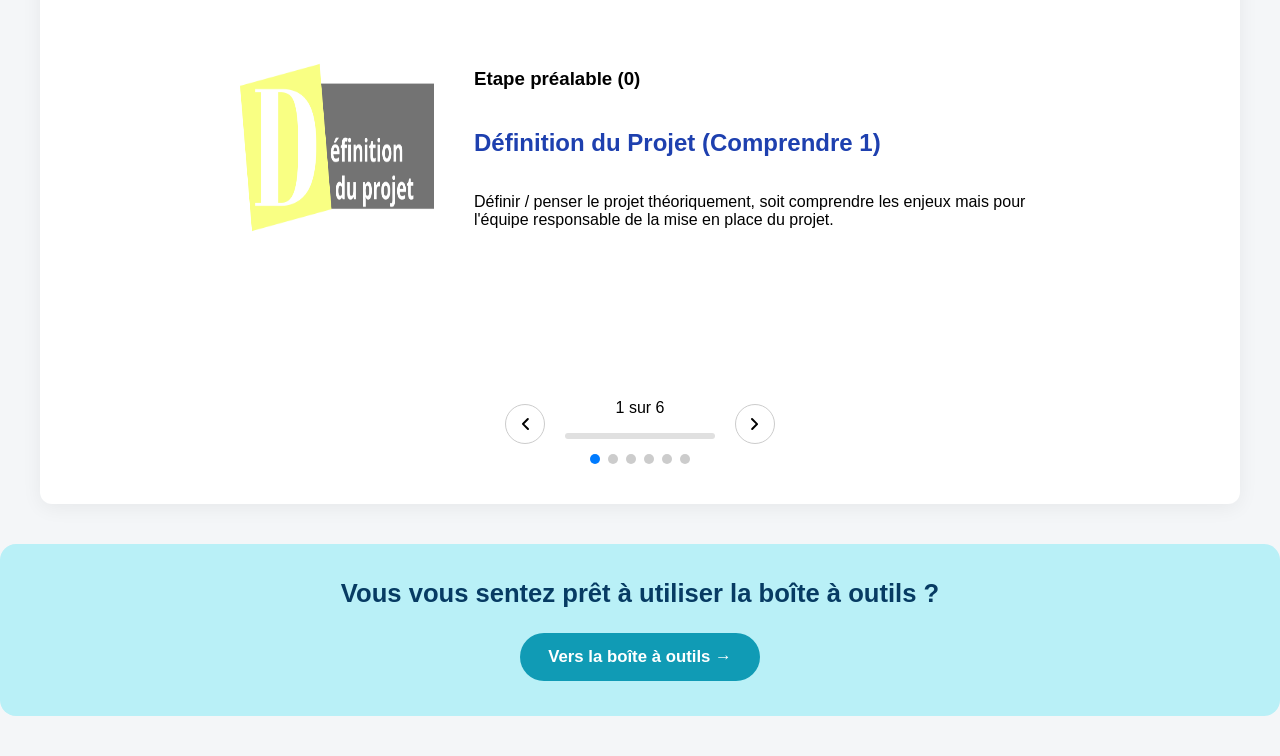
==== commit 33945cbc: "Update index.html" ====
--- a/index.html
+++ b/index.html
@@ -88,13 +88,13 @@
                                 <br> (3) Tri auto / teste (1) puis (2) si aucun résultat n'est trouvé --> mode par défaut.
                             </div>
                                 <div class="content" style="margin-left: 0px; line-height: 1.2;">
-                                    <br> <b>[5]</b> Outils correspondants à la recherche. Chaque résultat / outil peut être cliqué. Pour l'instant la couleur indique si la fiche technique est accessible ou non.
+                                    <br> <b>[5]</b> Outils correspondants à la recherche. Chaque résultat / outil peut être cliqué. Pour l'instant, la couleur indique si la fiche technique est accessible ou non.
                                 </div>
                         </div>
                     </div> 
                 </dd>
                 <div class="content">
-                    <br> Pour les mots-clés principaux à sélectionner, il est important de savoir à quelle <b>étape</b> d'un projet vous êtes. Pour cela vous pouvez utiliser le modèle <b>CAPTE</b>.
+                    <br> Pour les mots-clés principaux à sélectionner, il est important de savoir à quelle <b>étape</b> d'un projet vous êtes. Pour cela, vous pouvez utiliser le modèle <b>CAPTE</b>.
                     <br><br>
                 </div>
             </dd>
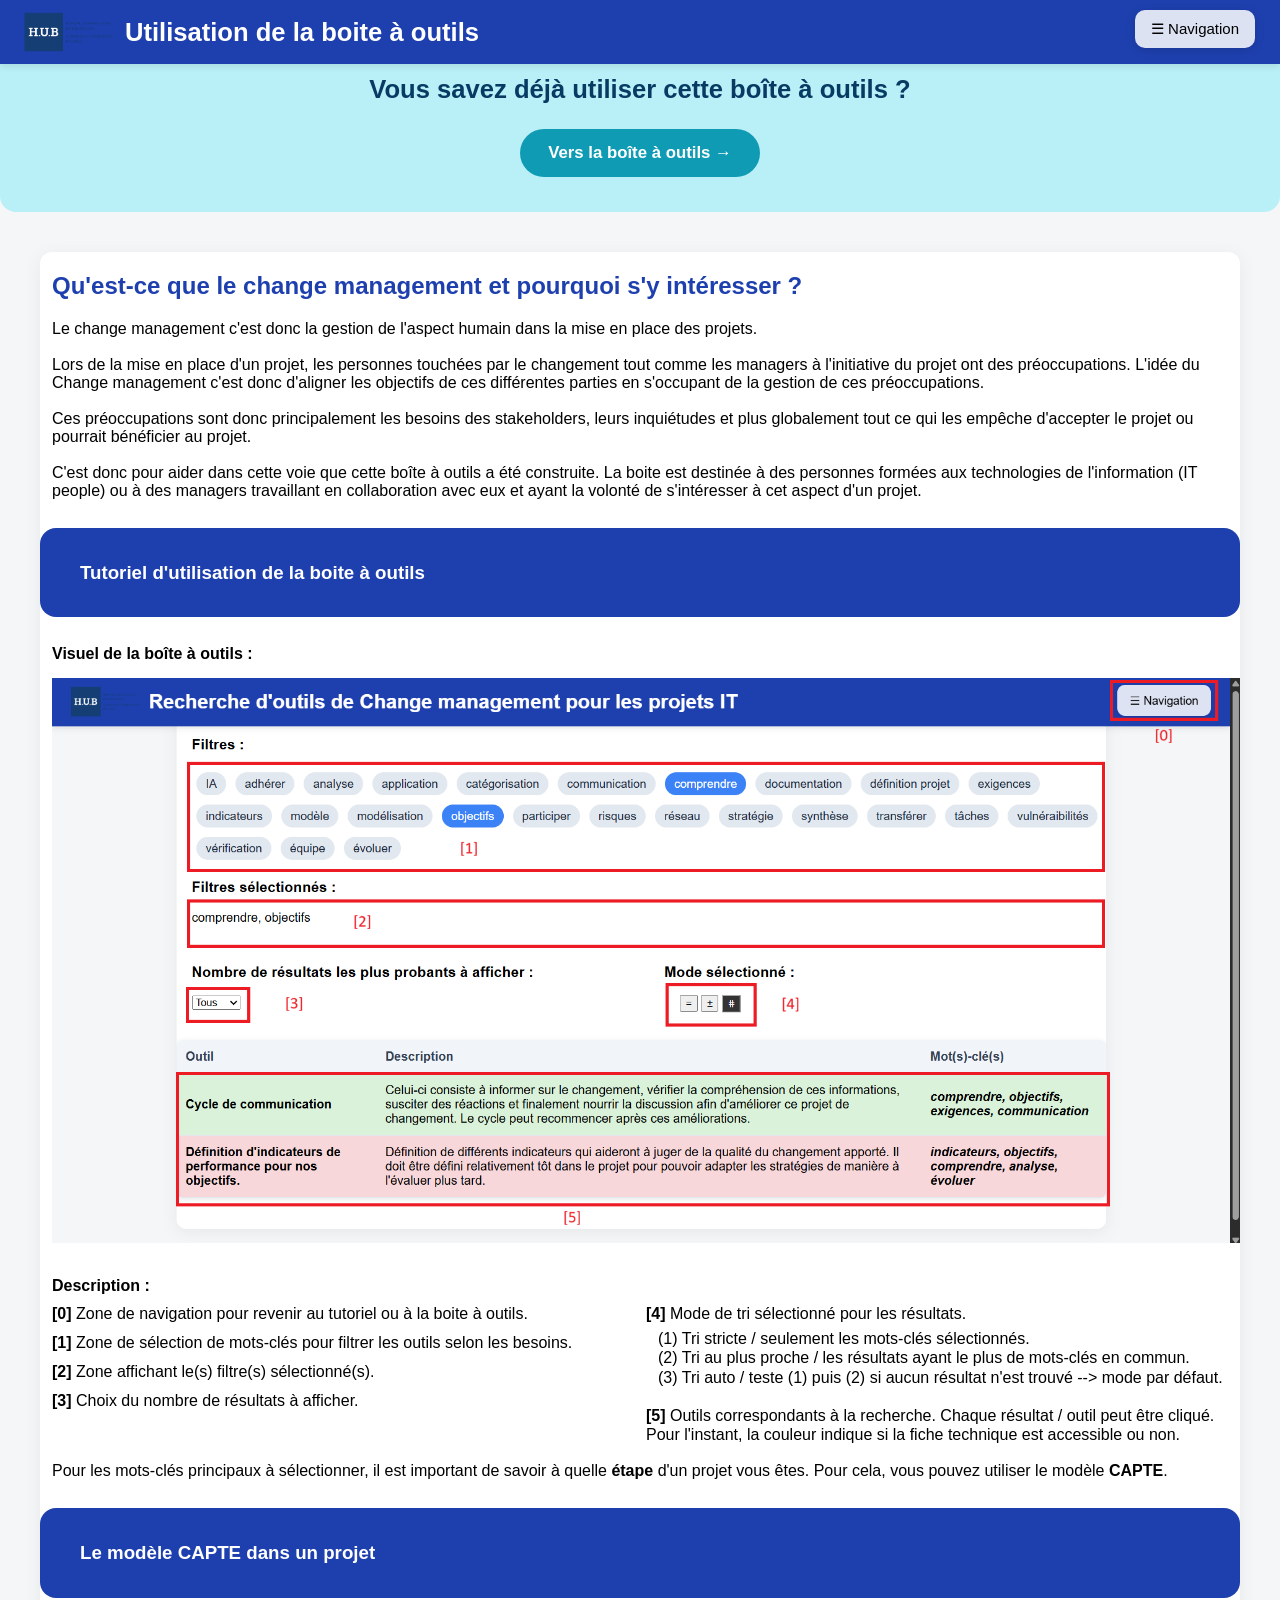
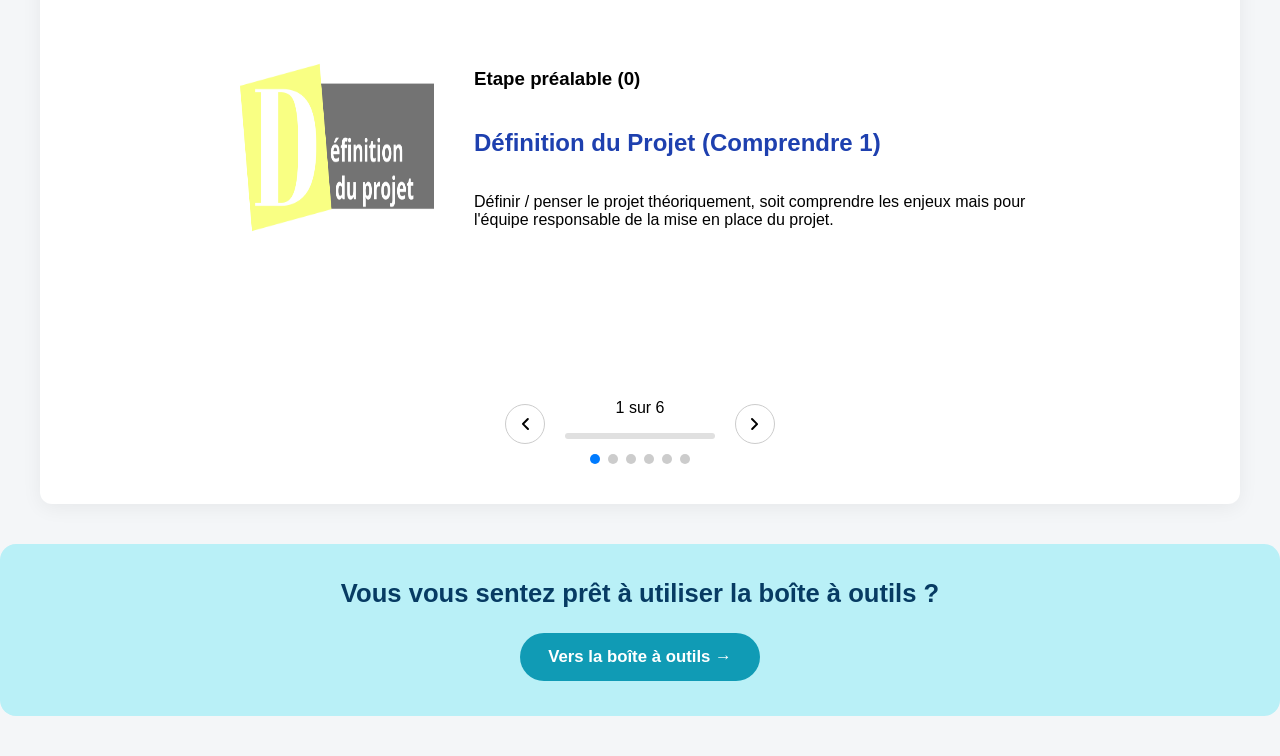
==== commit 7bde1743: "Update index.html" ====
--- a/index.html
+++ b/index.html
@@ -76,9 +76,7 @@
                             <b>[0]</b> Zone de navigation pour revenir au tutoriel ou à la boite à outils.
                             <br> <b>[1]</b> Zone de sélection de mots-clés pour filtrer les outils selon les besoins.
                             <br> <b>[2]</b> Zone affichant le(s) filtre(s) sélectionné(s).
-                            <div class="content" style="margin-left: 0px; line-height: 1.2;">
-                                <br> <b>[3]</b> Choix du nombre de résultats à afficher.
-                            </div>
+                            <br> <b>[3]</b> Choix du nombre de résultats à afficher.
                         </div>
                         <div>
                             <b>[4]</b> Mode de tri sélectionné pour les résultats. 
